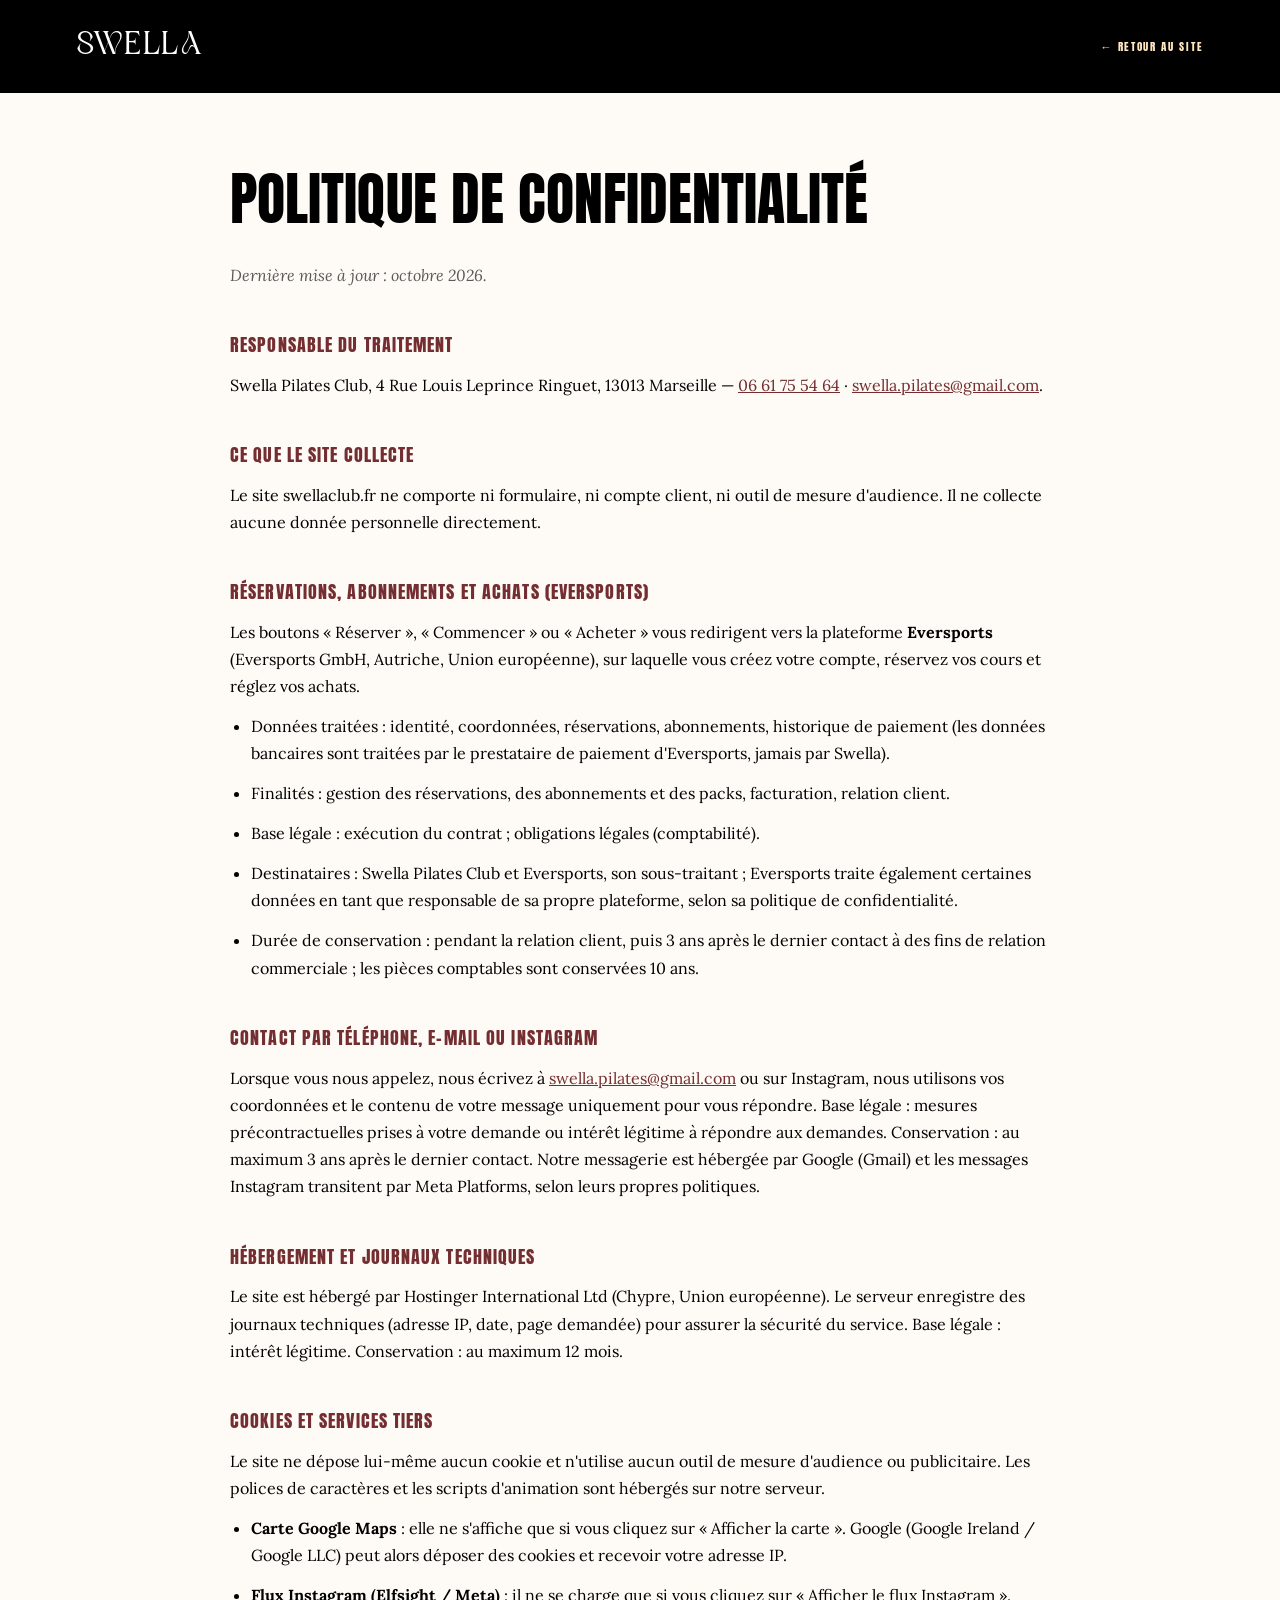
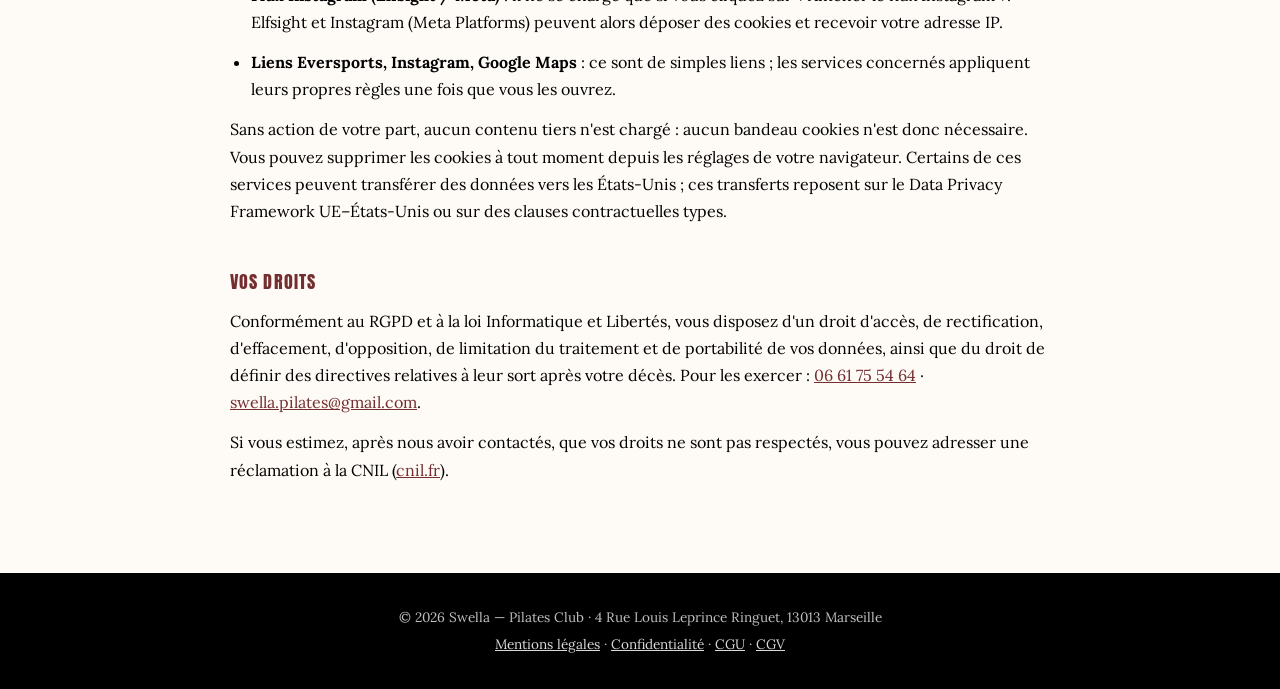
==== confidentialite.html @ b200f96e "Conformité : mentions légales, confidentialité, CGU, CGV abonnements, polices et Lottie auto-hébergé" ====
<!DOCTYPE html>
<html lang="fr">
<head>
  <meta charset="UTF-8">
  <meta name="viewport" content="width=device-width, initial-scale=1.0">
  <title>Politique de confidentialité | Swella Pilates Club Marseille</title>
  <meta name="description" content="Politique de confidentialité et cookies du site swellaclub.fr, Swella Pilates Club à Marseille.">
  <meta name="robots" content="noindex, follow">
  <link rel="canonical" href="https://swellaclub.fr/confidentialite.html">
  <meta name="theme-color" content="#742e31">
  <link rel="stylesheet" href="assets/legal.css">
</head>
<body>
  <header class="lg-header">
    <a class="lg-logo" href="./" aria-label="Swella Pilates Club, retour à l'accueil">Swella</a>
    <a class="lg-back" href="./">← Retour au site</a>
  </header>
  <main class="lg-main">
    <h1>Politique de confidentialité</h1>
    <p class="lg-date">Dernière mise à jour : octobre 2026.</p>

    <h2>Responsable du traitement</h2>
    <p>Swella Pilates Club, 4 Rue Louis Leprince Ringuet, 13013 Marseille — <a href="tel:+33661755464">06 61 75 54 64</a> · <a href="mailto:swella.pilates@gmail.com">swella.pilates@gmail.com</a>.</p>

    <h2>Ce que le site collecte</h2>
    <p>Le site swellaclub.fr ne comporte ni formulaire, ni compte client, ni outil de mesure d'audience. Il ne collecte aucune donnée personnelle directement.</p>

    <h2>Réservations, abonnements et achats (Eversports)</h2>
    <p>Les boutons « Réserver », « Commencer » ou « Acheter » vous redirigent vers la plateforme <strong>Eversports</strong> (Eversports GmbH, Autriche, Union européenne), sur laquelle vous créez votre compte, réservez vos cours et réglez vos achats.</p>
    <ul>
      <li>Données traitées : identité, coordonnées, réservations, abonnements, historique de paiement (les données bancaires sont traitées par le prestataire de paiement d'Eversports, jamais par Swella).</li>
      <li>Finalités : gestion des réservations, des abonnements et des packs, facturation, relation client.</li>
      <li>Base légale : exécution du contrat ; obligations légales (comptabilité).</li>
      <li>Destinataires : Swella Pilates Club et Eversports, son sous-traitant ; Eversports traite également certaines données en tant que responsable de sa propre plateforme, selon sa politique de confidentialité.</li>
      <li>Durée de conservation : pendant la relation client, puis 3 ans après le dernier contact à des fins de relation commerciale ; les pièces comptables sont conservées 10 ans.</li>
    </ul>

    <h2>Contact par téléphone, e-mail ou Instagram</h2>
    <p>Lorsque vous nous appelez, nous écrivez à <a href="mailto:swella.pilates@gmail.com">swella.pilates@gmail.com</a> ou sur Instagram, nous utilisons vos coordonnées et le contenu de votre message uniquement pour vous répondre. Base légale : mesures précontractuelles prises à votre demande ou intérêt légitime à répondre aux demandes. Conservation : au maximum 3 ans après le dernier contact. Notre messagerie est hébergée par Google (Gmail) et les messages Instagram transitent par Meta Platforms, selon leurs propres politiques.</p>

    <h2>Hébergement et journaux techniques</h2>
    <p>Le site est hébergé par Hostinger International Ltd (Chypre, Union européenne). Le serveur enregistre des journaux techniques (adresse IP, date, page demandée) pour assurer la sécurité du service. Base légale : intérêt légitime. Conservation : au maximum 12 mois.</p>

    <h2>Cookies et services tiers</h2>
    <p>Le site ne dépose lui-même aucun cookie et n'utilise aucun outil de mesure d'audience ou publicitaire. Les polices de caractères et les scripts d'animation sont hébergés sur notre serveur.</p>
    <ul>
      <li><strong>Carte Google Maps</strong> : elle ne s'affiche que si vous cliquez sur « Afficher la carte ». Google (Google Ireland / Google LLC) peut alors déposer des cookies et recevoir votre adresse IP.</li>
      <li><strong>Flux Instagram (Elfsight / Meta)</strong> : il ne se charge que si vous cliquez sur « Afficher le flux Instagram ». Elfsight et Instagram (Meta Platforms) peuvent alors déposer des cookies et recevoir votre adresse IP.</li>
      <li><strong>Liens Eversports, Instagram, Google Maps</strong> : ce sont de simples liens ; les services concernés appliquent leurs propres règles une fois que vous les ouvrez.</li>
    </ul>
    <p>Sans action de votre part, aucun contenu tiers n'est chargé : aucun bandeau cookies n'est donc nécessaire. Vous pouvez supprimer les cookies à tout moment depuis les réglages de votre navigateur. Certains de ces services peuvent transférer des données vers les États-Unis ; ces transferts reposent sur le Data Privacy Framework UE–États-Unis ou sur des clauses contractuelles types.</p>

    <h2>Vos droits</h2>
    <p>Conformément au RGPD et à la loi Informatique et Libertés, vous disposez d'un droit d'accès, de rectification, d'effacement, d'opposition, de limitation du traitement et de portabilité de vos données, ainsi que du droit de définir des directives relatives à leur sort après votre décès. Pour les exercer : <a href="tel:+33661755464">06 61 75 54 64</a> · <a href="mailto:swella.pilates@gmail.com">swella.pilates@gmail.com</a>.</p>
    <p>Si vous estimez, après nous avoir contactés, que vos droits ne sont pas respectés, vous pouvez adresser une réclamation à la CNIL (<a href="https://www.cnil.fr" target="_blank" rel="noopener">cnil.fr</a>).</p>
  </main>
  <footer class="lg-footer">
    <p>© 2026 Swella — Pilates Club · 4 Rue Louis Leprince Ringuet, 13013 Marseille</p>
    <p><a href="mentions-legales.html">Mentions légales</a> · <a href="confidentialite.html">Confidentialité</a> · <a href="cgu.html">CGU</a> · <a href="cgv.html">CGV</a></p>
  </footer>
</body>
</html>
---- assets/legal.css ----
/* Pages légales Swella — même charte que la page d'accueil */
@font-face { font-family: 'Lamoric Rowen'; src: url('../image/police/Lamoric%20Rowen%20TTF.ttf') format('truetype'); font-weight: normal; font-style: normal; font-display: swap; }
@font-face { font-family: 'Anton'; font-style: normal; font-weight: 400; font-display: swap; src: url('fonts/anton-latin-400-normal.woff2') format('woff2'); }
@font-face { font-family: 'Lora'; font-style: normal; font-weight: 400; font-display: swap; src: url('fonts/lora-latin-400-normal.woff2') format('woff2'); }
@font-face { font-family: 'Lora'; font-style: italic; font-weight: 400; font-display: swap; src: url('fonts/lora-latin-400-italic.woff2') format('woff2'); }
@font-face { font-family: 'Lora'; font-style: normal; font-weight: 700; font-display: swap; src: url('fonts/lora-latin-700-normal.woff2') format('woff2'); }
:root { --c-black:#000; --c-burgundy:#742e31; --c-white:#fff; --c-peach:#ffe7c2; --c-cream:#fefaf5; --c-sand:#d4b896;
  --f-logo:'Lamoric Rowen','Cormorant Garamond',serif; --f-title:'Anton',sans-serif; --f-body:'Lora',Georgia,serif; }
* { box-sizing: border-box; margin: 0; padding: 0; }
body { background: var(--c-cream); color: var(--c-black); font-family: var(--f-body); line-height: 1.7; }
.lg-header { background: var(--c-black); display: flex; align-items: center; justify-content: space-between; gap: 1rem; padding: 1.2rem clamp(1rem, 6vw, 8rem); }
.lg-logo { font-family: var(--f-logo); font-size: 2rem; color: var(--c-white); text-decoration: none; letter-spacing: .05em; text-transform: uppercase; }
.lg-back { font-family: var(--f-title); font-size: .7rem; letter-spacing: .15em; text-transform: uppercase; color: var(--c-peach); text-decoration: none; }
.lg-back:hover { color: var(--c-white); }
.lg-main { width: min(820px, 100% - 2rem); margin: 0 auto; padding: clamp(2.5rem, 6vw, 5rem) 0; }
.lg-main h1 { font-family: var(--f-title); font-weight: 400; text-transform: uppercase; font-size: clamp(2.2rem, 5vw, 3.6rem); line-height: 1; margin-bottom: .6em; }
.lg-main h2 { font-family: var(--f-title); font-weight: 400; text-transform: uppercase; letter-spacing: .06em; font-size: 1.15rem; color: var(--c-burgundy); margin: 2.2em 0 .6em; }
.lg-main p, .lg-main li { font-size: 1rem; margin-bottom: .8em; }
.lg-main ul { padding-left: 1.3em; }
.lg-main a { color: var(--c-burgundy); }
.lg-main .lg-date { font-style: italic; color: #5a5a5a; }
.lg-footer { background: var(--c-black); color: rgba(255,255,255,.75); text-align: center; padding: 1.8rem 1rem; font-size: .85rem; }
.lg-footer p { margin: .3em 0; }
.lg-footer a { color: rgba(255,255,255,.85); }
.lg-footer a:hover { color: var(--c-peach); }
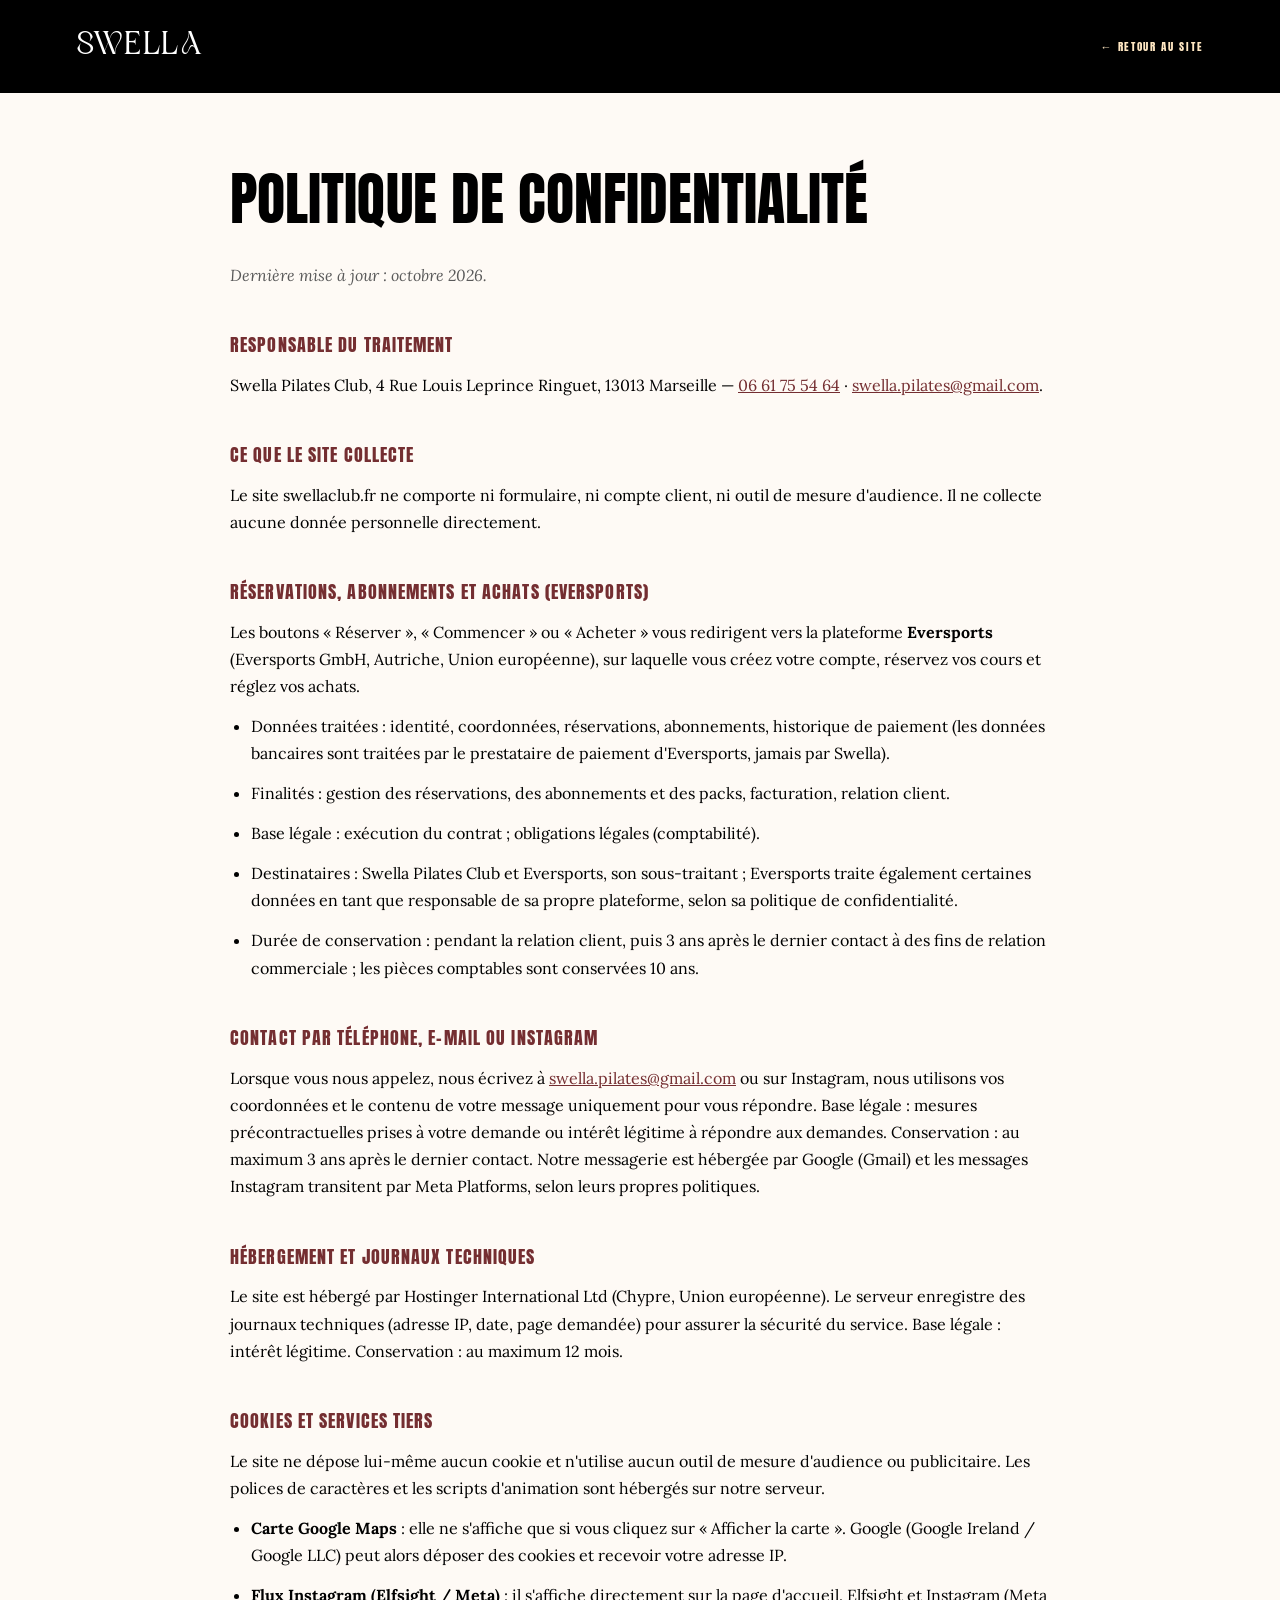
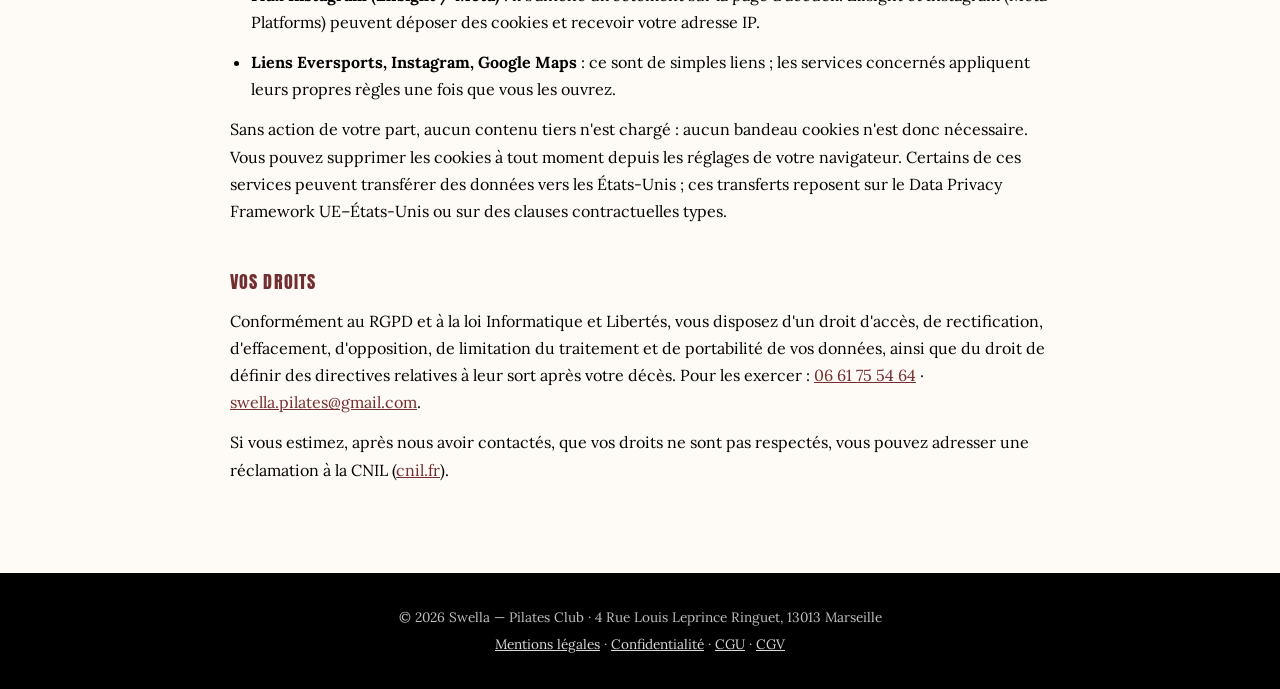
==== commit 8a3564ef: "Instagram : flux affiché directement, sans clic Co-Authored-By: Claude Fable 5.1 <noreply@anthropic." ====
--- a/confidentialite.html
+++ b/confidentialite.html
@@ -45,7 +45,7 @@
     <p>Le site ne dépose lui-même aucun cookie et n'utilise aucun outil de mesure d'audience ou publicitaire. Les polices de caractères et les scripts d'animation sont hébergés sur notre serveur.</p>
     <ul>
       <li><strong>Carte Google Maps</strong> : elle ne s'affiche que si vous cliquez sur « Afficher la carte ». Google (Google Ireland / Google LLC) peut alors déposer des cookies et recevoir votre adresse IP.</li>
-      <li><strong>Flux Instagram (Elfsight / Meta)</strong> : il ne se charge que si vous cliquez sur « Afficher le flux Instagram ». Elfsight et Instagram (Meta Platforms) peuvent alors déposer des cookies et recevoir votre adresse IP.</li>
+      <li><strong>Flux Instagram (Elfsight / Meta)</strong> : il s'affiche directement sur la page d'accueil. Elfsight et Instagram (Meta Platforms) peuvent déposer des cookies et recevoir votre adresse IP.</li>
       <li><strong>Liens Eversports, Instagram, Google Maps</strong> : ce sont de simples liens ; les services concernés appliquent leurs propres règles une fois que vous les ouvrez.</li>
     </ul>
     <p>Sans action de votre part, aucun contenu tiers n'est chargé : aucun bandeau cookies n'est donc nécessaire. Vous pouvez supprimer les cookies à tout moment depuis les réglages de votre navigateur. Certains de ces services peuvent transférer des données vers les États-Unis ; ces transferts reposent sur le Data Privacy Framework UE–États-Unis ou sur des clauses contractuelles types.</p>
